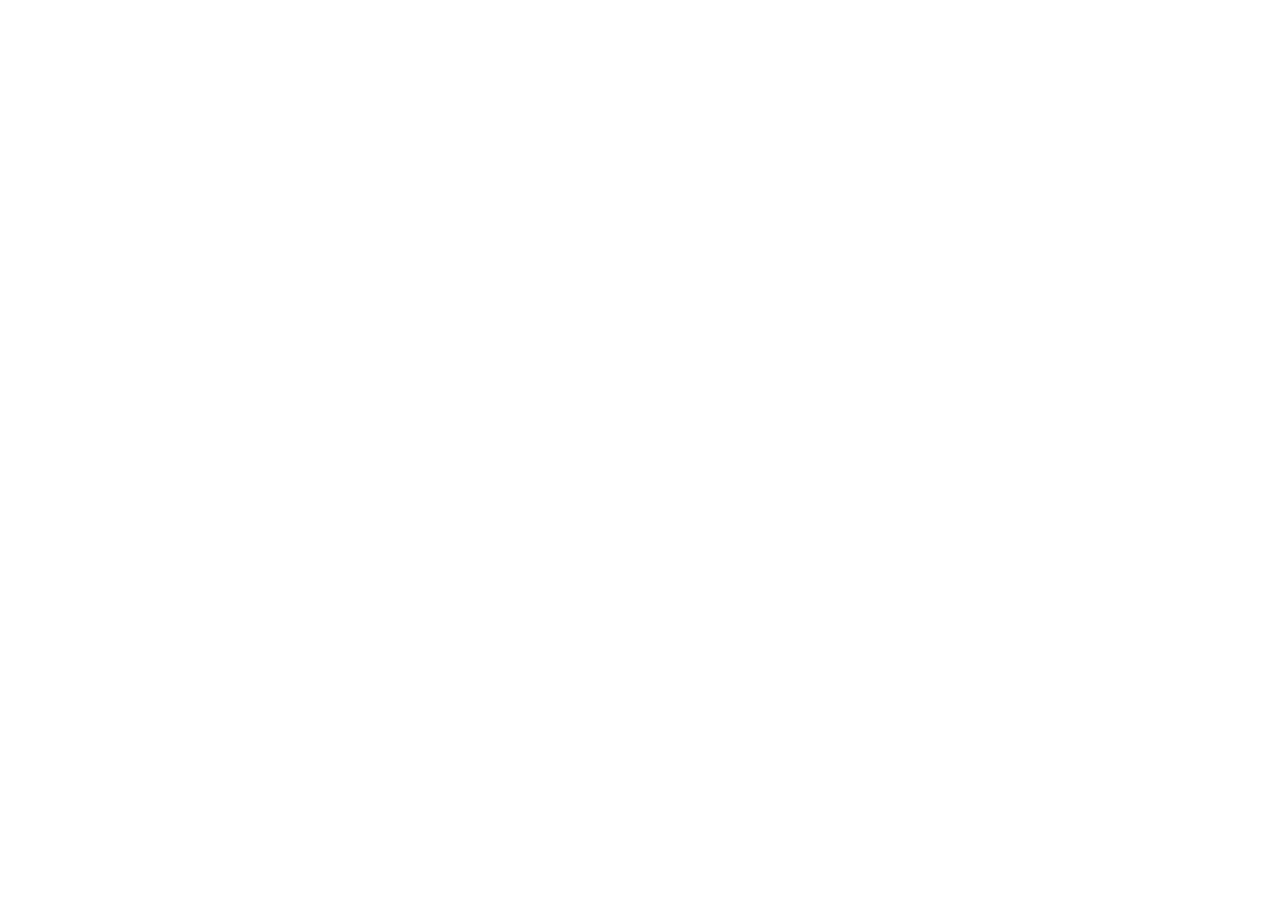
==== index.html @ 0610c19e "added html file with the embedded code of the Tableau dashboard" ====
<!DOCTYPE html>
<html>
<body>

    <div class='tableauPlaceholder' id='viz1695451237724' style='position: relative'><noscript><a href='#'><img alt='School Book Bans in the US - July 2021 to June 2022 ' src='https:&#47;&#47;public.tableau.com&#47;static&#47;images&#47;Sc&#47;SchoolBookBansintheUS&#47;SchoolBookBansintheUS-DistrictLevel&#47;1_rss.png' style='border: none' /></a></noscript><object class='tableauViz'  style='display:none;'><param name='host_url' value='https%3A%2F%2Fpublic.tableau.com%2F' /> <param name='embed_code_version' value='3' /> <param name='path' value='views&#47;SchoolBookBansintheUS&#47;SchoolBookBansintheUS-DistrictLevel?:language=en-US&amp;:embed=true' /> <param name='toolbar' value='yes' /><param name='static_image' value='https:&#47;&#47;public.tableau.com&#47;static&#47;images&#47;Sc&#47;SchoolBookBansintheUS&#47;SchoolBookBansintheUS-DistrictLevel&#47;1.png' /> <param name='animate_transition' value='yes' /><param name='display_static_image' value='yes' /><param name='display_spinner' value='yes' /><param name='display_overlay' value='yes' /><param name='display_count' value='yes' /><param name='language' value='en-US' /></object></div>                <script type='text/javascript'>                    var divElement = document.getElementById('viz1695451237724');                    var vizElement = divElement.getElementsByTagName('object')[0];                    if ( divElement.offsetWidth > 800 ) { vizElement.style.width='100%';vizElement.style.height=(divElement.offsetWidth*0.75)+'px';} else if ( divElement.offsetWidth > 500 ) { vizElement.style.width='100%';vizElement.style.height=(divElement.offsetWidth*0.75)+'px';} else { vizElement.style.width='100%';vizElement.style.height='1577px';}                     var scriptElement = document.createElement('script');                    scriptElement.src = 'https://public.tableau.com/javascripts/api/viz_v1.js';                    vizElement.parentNode.insertBefore(scriptElement, vizElement);                </script>
    
</body>
</html>
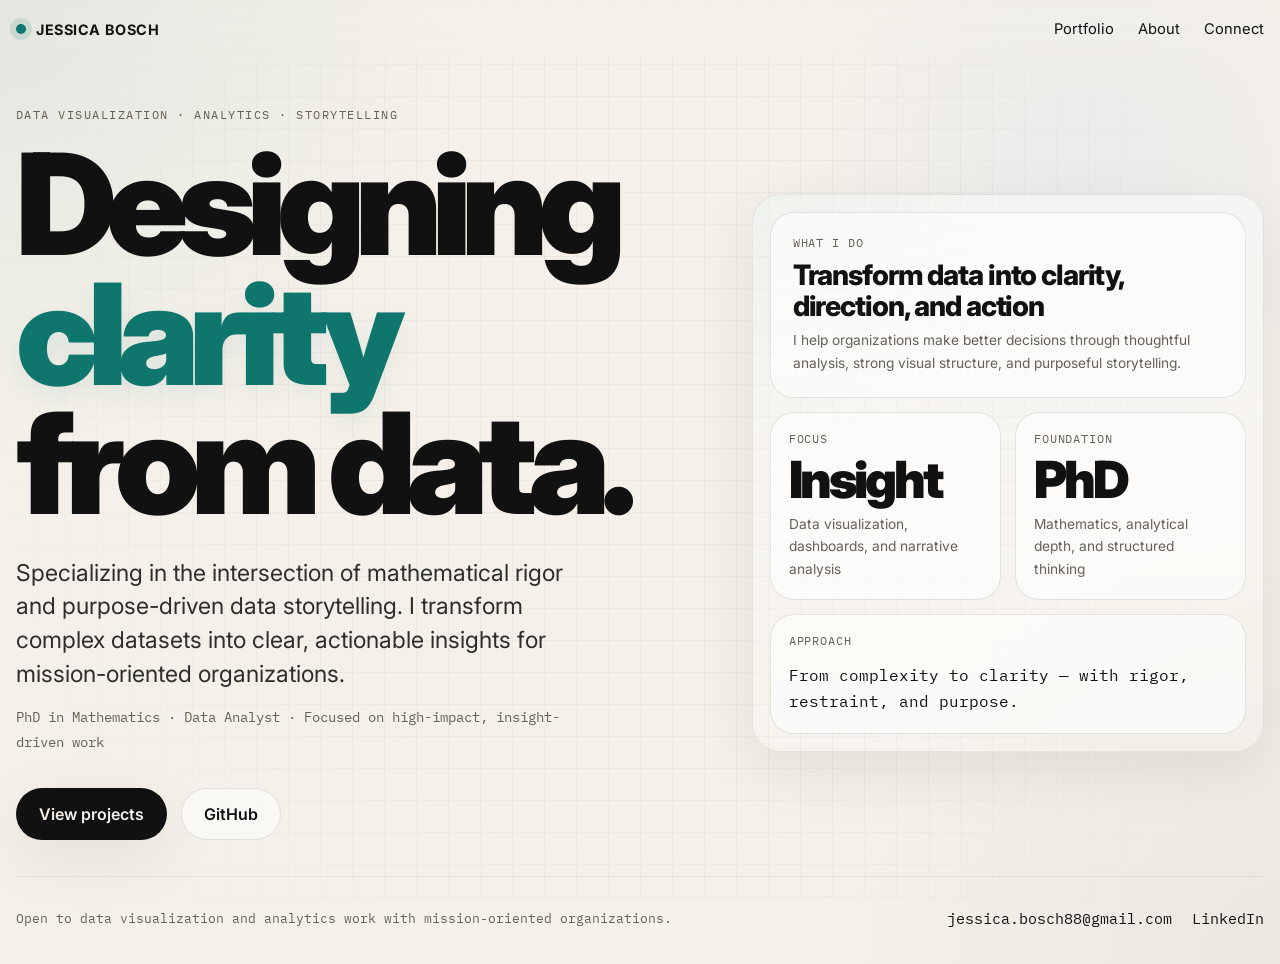
==== commit f6d0ba3a: "Homepage design with Portfolio and About section." ====
--- a/index.html
+++ b/index.html
@@ -1,8 +1,133 @@
-<!DOCTYPE html>
-<html>
-<body>
+<!doctype html>
+<html lang="en">
+  <head>
+    <meta charset="UTF-8" />
+    <meta name="viewport" content="width=device-width, initial-scale=1.0" />
+    <title>Jessica Bosch | Data Visualization Designer</title>
+    <meta
+      name="description"
+      content="Jessica Bosch — Data visualization designer blending analysis, code, and editorial clarity."
+    />
+    <link rel="preconnect" href="https://fonts.googleapis.com" />
+    <link rel="preconnect" href="https://fonts.gstatic.com" crossorigin />
+    <link
+      href="https://fonts.googleapis.com/css2?family=Inter:wght@400;500;600;700;800;900&family=IBM+Plex+Mono:wght@400;500&display=swap"
+      rel="stylesheet"
+    />
+    <link rel="stylesheet" href="style.css" />
+  </head>
+  <body>
+    <div class="site-shell">
+      <header class="site-header">
+        <a href="#home" class="brand" aria-label="Jessica Bosch home">
+          <span class="brand-mark"></span>
+          <span>Jessica Bosch</span>
+        </a>
 
-    <div class='tableauPlaceholder' id='viz1695451237724' style='position: relative'><noscript><a href='#'><img alt='School Book Bans in the US - July 2021 to June 2022 ' src='https:&#47;&#47;public.tableau.com&#47;static&#47;images&#47;Sc&#47;SchoolBookBansintheUS&#47;SchoolBookBansintheUS-DistrictLevel&#47;1_rss.png' style='border: none' /></a></noscript><object class='tableauViz'  style='display:none;'><param name='host_url' value='https%3A%2F%2Fpublic.tableau.com%2F' /> <param name='embed_code_version' value='3' /> <param name='path' value='views&#47;SchoolBookBansintheUS&#47;SchoolBookBansintheUS-DistrictLevel?:language=en-US&amp;:embed=true' /> <param name='toolbar' value='yes' /><param name='static_image' value='https:&#47;&#47;public.tableau.com&#47;static&#47;images&#47;Sc&#47;SchoolBookBansintheUS&#47;SchoolBookBansintheUS-DistrictLevel&#47;1.png' /> <param name='animate_transition' value='yes' /><param name='display_static_image' value='yes' /><param name='display_spinner' value='yes' /><param name='display_overlay' value='yes' /><param name='display_count' value='yes' /><param name='language' value='en-US' /></object></div>                <script type='text/javascript'>                    var divElement = document.getElementById('viz1695451237724');                    var vizElement = divElement.getElementsByTagName('object')[0];                    if ( divElement.offsetWidth > 800 ) { vizElement.style.width='100%';vizElement.style.height=(divElement.offsetWidth*0.75)+'px';} else if ( divElement.offsetWidth > 500 ) { vizElement.style.width='100%';vizElement.style.height=(divElement.offsetWidth*0.75)+'px';} else { vizElement.style.width='100%';vizElement.style.height='1577px';}                     var scriptElement = document.createElement('script');                    scriptElement.src = 'https://public.tableau.com/javascripts/api/viz_v1.js';                    vizElement.parentNode.insertBefore(scriptElement, vizElement);                </script>
-    
-</body>
-</html>+        <nav class="site-nav" aria-label="Primary navigation">
+          <a href="portfolio.html">Portfolio</a>
+          <a href="about.html">About</a>
+          <a href="#connect">Connect</a>
+        </nav>
+      </header>
+
+      <main id="home" class="hero">
+        <section class="hero-copy">
+          <p class="eyebrow">Data visualization · analytics · storytelling</p>
+
+          <h1 class="hero-title">
+            Designing
+            <span>clarity</span>
+            from data.
+          </h1>
+
+          <div class="hero-intro">
+            <p class="hero-lead">
+              Specializing in the intersection of mathematical rigor and
+              purpose-driven data storytelling. I transform complex datasets
+              into clear, actionable insights for mission-oriented
+              organizations.
+            </p>
+
+            <p class="hero-meta">
+              PhD in Mathematics · Data Analyst · Focused on high-impact,
+              insight-driven work
+            </p>
+          </div>
+
+          <div class="hero-actions">
+            <a class="button button-primary" href="portfolio.html">View projects</a>
+            <a
+              class="button button-secondary"
+              href="https://github.com/jessi88"
+              target="_blank"
+              rel="noreferrer"
+            >
+              GitHub
+            </a>
+          </div>
+        </section>
+
+        <aside class="hero-panel" aria-label="Selected profile highlights">
+          <div class="panel-grid"></div>
+
+          <div class="panel-card panel-card-large">
+            <p class="panel-label">What I do</p>
+            <p class="panel-value">
+              Transform data into clarity, direction, and action
+            </p>
+            <p class="panel-note">
+              I help organizations make better decisions through thoughtful
+              analysis, strong visual structure, and purposeful storytelling.
+            </p>
+          </div>
+
+          <div class="panel-row">
+            <div class="panel-card">
+              <p class="panel-label">Focus</p>
+              <p class="panel-stat">Insight</p>
+              <p class="panel-note">
+                Data visualization, dashboards, and narrative analysis
+              </p>
+            </div>
+
+            <div class="panel-card">
+              <p class="panel-label">Foundation</p>
+              <p class="panel-stat">PhD</p>
+              <p class="panel-note">
+                Mathematics, analytical depth, and structured thinking
+              </p>
+            </div>
+          </div>
+
+          <div class="panel-card panel-card-quote">
+            <p class="panel-label">Approach</p>
+            <p class="quote">
+              From complexity to clarity — with rigor, restraint, and purpose.
+            </p>
+          </div>
+        </aside>
+      </main>
+
+      <footer class="site-footer">
+        <p>
+          Open to data visualization and analytics work with mission-oriented
+          organizations.
+        </p>
+
+        <div class="footer-links">
+          <a href="mailto:jessica.bosch88@gmail.com"
+            >jessica.bosch88@gmail.com</a
+          >
+          <a
+            href="https://www.linkedin.com/in/jbosch88/"
+            target="_blank"
+            rel="noreferrer"
+          >
+            LinkedIn
+          </a>
+        </div>
+      </footer>
+    </div>
+  </body>
+</html>
--- a/style.css
+++ b/style.css
@@ -0,0 +1,1269 @@
+:root {
+  --bg: #f5f1ea;
+  --surface: rgba(255, 255, 255, 0.58);
+  --surface-strong: rgba(255, 255, 255, 0.84);
+  --text: #111111;
+  --text-strong: rgba(17, 17, 17, 0.88);
+  --muted: #666055;
+  --line: rgba(17, 17, 17, 0.1);
+  --line-strong: rgba(17, 17, 17, 0.22);
+
+  --accent: #0f766e;
+  --accent-strong: #0b5e57;
+  --accent-soft: rgba(15, 118, 110, 0.12);
+  --accent-wash: rgba(15, 118, 110, 0.06);
+
+  --tableau-accent: #2563eb;
+  --tableau-soft: rgba(37, 99, 235, 0.12);
+
+  --github-accent: #15803d;
+  --github-soft: rgba(21, 128, 61, 0.12);
+
+  --system-accent: #7c3aed;
+  --system-soft: rgba(124, 58, 237, 0.12);
+
+  --shadow: 0 18px 60px rgba(17, 17, 17, 0.08);
+}
+
+*,
+*::before,
+*::after {
+  box-sizing: border-box;
+}
+
+html {
+  scroll-behavior: smooth;
+}
+
+body {
+  margin: 0;
+  min-height: 100vh;
+  font-family: "Inter", sans-serif;
+  color: var(--text);
+  background:
+    radial-gradient(
+      circle at top left,
+      rgba(15, 118, 110, 0.08),
+      transparent 30%
+    ),
+    radial-gradient(
+      circle at 85% 18%,
+      rgba(37, 99, 235, 0.045),
+      transparent 24%
+    ),
+    radial-gradient(
+      circle at bottom right,
+      rgba(17, 17, 17, 0.045),
+      transparent 28%
+    ),
+    var(--bg);
+  overflow-x: hidden;
+  -webkit-font-smoothing: antialiased;
+  text-rendering: optimizeLegibility;
+}
+
+body::before {
+  content: "";
+  position: fixed;
+  inset: 0;
+  background-image:
+    linear-gradient(to right, rgba(17, 17, 17, 0.035) 1px, transparent 1px),
+    linear-gradient(to bottom, rgba(17, 17, 17, 0.035) 1px, transparent 1px);
+  background-size: 32px 32px;
+  mask-image: radial-gradient(circle at center, black 45%, transparent 88%);
+  pointer-events: none;
+}
+
+::selection {
+  background: var(--text);
+  color: var(--bg);
+}
+
+.site-shell {
+  width: min(1440px, calc(100% - 32px));
+  min-height: 100vh;
+  margin: 0 auto;
+  display: flex;
+  flex-direction: column;
+}
+
+.site-header,
+.site-footer {
+  display: flex;
+  align-items: center;
+  justify-content: space-between;
+  gap: 20px;
+  padding: 20px 0;
+}
+
+.site-header {
+  position: sticky;
+  top: 0;
+  z-index: 20;
+  backdrop-filter: blur(14px);
+}
+
+.brand,
+.site-nav a,
+.site-footer a {
+  color: var(--text);
+  text-decoration: none;
+}
+
+.brand {
+  display: inline-flex;
+  align-items: center;
+  gap: 10px;
+  font-size: 0.9rem;
+  font-weight: 700;
+  letter-spacing: 0.04em;
+  text-transform: uppercase;
+}
+
+.brand-mark {
+  width: 10px;
+  height: 10px;
+  border-radius: 999px;
+  background: var(--accent);
+  box-shadow: 0 0 0 6px var(--accent-soft);
+}
+
+.site-nav {
+  display: flex;
+  gap: 24px;
+}
+
+.site-nav a,
+.site-footer a {
+  position: relative;
+  font-size: 0.92rem;
+}
+
+.site-nav a::after,
+.site-footer a::after {
+  content: "";
+  position: absolute;
+  left: 0;
+  bottom: -4px;
+  width: 100%;
+  height: 1px;
+  background: currentColor;
+  transform: scaleX(0);
+  transform-origin: right;
+  transition: transform 220ms ease;
+}
+
+.site-nav a:hover::after,
+.site-footer a:hover::after {
+  transform: scaleX(1);
+  transform-origin: left;
+}
+
+a {
+  transition:
+    color 220ms ease,
+    opacity 220ms ease;
+}
+
+.site-nav a:hover,
+.site-footer a:hover,
+.brand:hover {
+  color: var(--accent);
+}
+
+.site-nav a[aria-current="page"] {
+  color: var(--accent);
+}
+
+.site-nav a:focus-visible,
+.site-footer a:focus-visible,
+.button:focus-visible {
+  outline: 2px solid var(--accent);
+  outline-offset: 3px;
+  border-radius: 999px;
+}
+
+.hero {
+  flex: 1;
+  display: grid;
+  grid-template-columns: 1fr;
+  gap: 32px;
+  align-items: center;
+  padding: 36px 0 28px;
+}
+
+.hero-copy,
+.hero-panel {
+  position: relative;
+}
+
+.eyebrow,
+.panel-label,
+.hero-meta,
+.site-footer,
+.quote {
+  font-family: "IBM Plex Mono", monospace;
+}
+
+.eyebrow {
+  margin: 0 0 18px;
+  font-size: 0.78rem;
+  letter-spacing: 0.12em;
+  text-transform: uppercase;
+  color: var(--muted);
+}
+
+.hero-title {
+  margin: 0;
+  max-width: 8ch;
+  font-size: clamp(4rem, 12vw, 8.8rem);
+  line-height: 0.92;
+  letter-spacing: -0.07em;
+  font-weight: 900;
+}
+
+.hero-title span {
+  display: block;
+  color: var(--accent);
+  text-shadow: 0 10px 24px rgba(15, 118, 110, 0.08);
+}
+
+.hero-intro {
+  margin-top: 28px;
+  max-width: 580px;
+}
+
+.hero-lead {
+  margin: 0;
+  font-size: clamp(1.1rem, 2vw, 1.45rem);
+  line-height: 1.45;
+  color: var(--text-strong);
+}
+
+.hero-meta {
+  margin: 14px 0 0;
+  font-size: 0.9rem;
+  line-height: 1.7;
+  color: var(--muted);
+}
+
+.hero-actions {
+  display: flex;
+  flex-wrap: wrap;
+  gap: 14px;
+  margin-top: 34px;
+}
+
+.button {
+  display: inline-flex;
+  align-items: center;
+  justify-content: center;
+  min-height: 52px;
+  padding: 0 22px;
+  border: 1px solid transparent;
+  border-radius: 999px;
+  text-decoration: none;
+  font-weight: 600;
+  transition:
+    transform 220ms ease,
+    background 220ms ease,
+    border-color 220ms ease,
+    color 220ms ease,
+    box-shadow 220ms ease;
+}
+
+.button:hover {
+  transform: translateY(-1px);
+}
+
+.button-primary {
+  background: var(--text);
+  color: var(--bg);
+  box-shadow: var(--shadow);
+}
+
+.button-primary:hover {
+  background: var(--accent);
+  box-shadow: 0 18px 38px rgba(15, 118, 110, 0.22);
+}
+
+.button-secondary {
+  background: rgba(255, 255, 255, 0.52);
+  color: var(--text);
+  border-color: var(--line);
+}
+
+.button-secondary:hover {
+  background: var(--surface-strong);
+  border-color: rgba(15, 118, 110, 0.24);
+  color: var(--accent-strong);
+}
+
+.hero-panel {
+  display: flex;
+  flex-direction: column;
+  gap: 14px;
+  min-height: auto;
+  padding: 18px;
+}
+
+.panel-grid {
+  position: absolute;
+  inset: 0;
+  border: 1px solid rgba(17, 17, 17, 0.08);
+  border-radius: 28px;
+  background:
+    linear-gradient(
+      180deg,
+      rgba(255, 255, 255, 0.44),
+      rgba(255, 255, 255, 0.18)
+    ),
+    radial-gradient(
+      circle at top left,
+      rgba(15, 118, 110, 0.08),
+      transparent 34%
+    );
+  backdrop-filter: blur(16px);
+  box-shadow: var(--shadow);
+}
+.panel-card,
+.panel-row {
+  position: relative;
+  z-index: 1;
+}
+.panel-card:hover {
+  transform: translateY(-4px);
+  border-color: rgba(15, 118, 110, 0.2);
+}
+
+.panel-card-quote {
+  background:
+    linear-gradient(
+      180deg,
+      rgba(255, 255, 255, 0.56),
+      rgba(255, 255, 255, 0.3)
+    ),
+    linear-gradient(135deg, rgba(15, 118, 110, 0.05), transparent 60%);
+}
+
+.hero-copy > *,
+.hero-panel {
+  opacity: 0;
+  transform: translateY(18px);
+  animation: riseIn 0.7s ease forwards;
+}
+
+.hero-title {
+  animation-delay: 0.05s;
+}
+
+.hero-intro {
+  animation-delay: 0.18s;
+}
+
+.hero-actions {
+  animation-delay: 0.3s;
+}
+
+.hero-panel {
+  animation-delay: 0.42s;
+}
+
+@keyframes riseIn {
+  to {
+    opacity: 1;
+    transform: translateY(0);
+  }
+}
+
+.panel-card {
+  border: 1px solid var(--line);
+  border-radius: 24px;
+  padding: 18px;
+  background: var(--surface);
+  transition:
+    transform 0.25s ease,
+    border-color 0.25s ease;
+}
+
+.panel-card:hover {
+  transform: translateY(-4px);
+}
+
+.panel-card-large {
+  padding: 22px;
+}
+
+.panel-row {
+  display: grid;
+  grid-template-columns: 1fr 1fr;
+  gap: 14px;
+}
+
+.panel-label {
+  margin: 0 0 8px;
+  font-size: 0.72rem;
+  letter-spacing: 0.08em;
+  text-transform: uppercase;
+  color: var(--muted);
+}
+
+.panel-value {
+  margin: 10px 0 8px;
+  font-size: clamp(1.45rem, 2.2vw, 2rem);
+  line-height: 1.08;
+  font-weight: 800;
+  letter-spacing: -0.04em;
+}
+
+.panel-stat {
+  margin: 8px 0;
+  font-size: clamp(2rem, 4vw, 3.25rem);
+  line-height: 1;
+  font-weight: 900;
+  letter-spacing: -0.06em;
+}
+
+.panel-note,
+.quote {
+  margin: 0;
+  font-size: 0.86rem;
+  line-height: 1.65;
+  color: var(--muted);
+}
+
+.panel-card-quote {
+  min-height: 120px;
+  display: flex;
+  flex-direction: column;
+  justify-content: space-between;
+}
+
+.quote {
+  font-size: 1rem;
+  color: var(--text);
+}
+
+.site-footer {
+  font-size: 0.82rem;
+  color: var(--muted);
+  border-top: 1px solid rgba(17, 17, 17, 0.08);
+  padding-bottom: 24px;
+}
+
+.footer-links {
+  display: flex;
+  gap: 20px;
+  flex-wrap: wrap;
+}
+
+/* =========================
+   NATIVE CURSOR BEHAVIOR
+========================= */
+
+/* Default cursor */
+body {
+  cursor: default;
+}
+
+/* Hand cursor on interactive elements */
+a,
+button {
+  cursor: pointer;
+}
+
+@media (min-width: 960px) {
+  .hero {
+    grid-template-columns: minmax(0, 1.08fr) minmax(360px, 0.8fr);
+    gap: 44px;
+    padding: 48px 0 36px;
+  }
+}
+
+@media (max-width: 959px) {
+  .site-header {
+    position: relative;
+    padding-top: 18px;
+  }
+
+  .site-nav {
+    gap: 16px;
+    flex-wrap: wrap;
+    justify-content: flex-end;
+  }
+}
+
+@media (max-width: 720px) {
+  .site-shell {
+    width: min(100% - 24px, 1440px);
+  }
+
+  .site-header,
+  .site-footer {
+    flex-direction: column;
+    align-items: flex-start;
+  }
+
+  .site-nav {
+    justify-content: flex-start;
+  }
+
+  .hero {
+    padding-top: 12px;
+  }
+
+  .panel-row {
+    grid-template-columns: 1fr;
+  }
+}
+
+@media (prefers-reduced-motion: reduce) {
+  html {
+    scroll-behavior: auto;
+  }
+
+  *,
+  *::before,
+  *::after {
+    animation: none !important;
+    transition: none !important;
+  }
+}
+
+.about-page {
+  display: flex;
+  flex-direction: column;
+  gap: 72px;
+  padding: 24px 0 40px;
+}
+
+.about-section,
+.about-quote-block,
+.about-cta {
+  opacity: 0;
+  transform: translateY(18px);
+  animation: riseIn 0.7s ease forwards;
+}
+
+.about-grid {
+  display: grid;
+  grid-template-columns: 1fr;
+  gap: 18px;
+}
+
+.about-section {
+  position: relative;
+  border: 1px solid rgba(17, 17, 17, 0.08);
+  border-radius: 28px;
+  padding: 26px;
+  background:
+    linear-gradient(
+      180deg,
+      rgba(255, 255, 255, 0.5),
+      rgba(255, 255, 255, 0.22)
+    ),
+    radial-gradient(
+      circle at top left,
+      var(--about-soft, rgba(15, 118, 110, 0.08)),
+      transparent 38%
+    );
+  backdrop-filter: blur(12px);
+  box-shadow: var(--shadow);
+  transition:
+    transform 0.25s ease,
+    border-color 0.25s ease,
+    box-shadow 0.25s ease;
+}
+
+.about-section:hover {
+  transform: translateY(-4px);
+  border-color: rgba(17, 17, 17, 0.14);
+}
+
+.about-section:nth-child(1) {
+  animation-delay: 0.22s;
+}
+
+.about-section:nth-child(2) {
+  animation-delay: 0.28s;
+}
+
+.about-section:nth-child(3) {
+  animation-delay: 0.34s;
+}
+
+.about-section:nth-child(4) {
+  animation-delay: 0.4s;
+}
+
+.section-label,
+.skill-label,
+.timeline-role {
+  font-family: "IBM Plex Mono", monospace;
+  text-transform: uppercase;
+  letter-spacing: 0.08em;
+}
+
+.section-label {
+  margin: 0 0 12px;
+  font-size: 0.74rem;
+  color: var(--muted);
+}
+
+.section-label {
+  position: relative;
+  display: inline-flex;
+  align-items: center;
+  gap: 10px;
+}
+
+.section-label::before {
+  content: "";
+  width: 22px;
+  height: 1px;
+  background: var(--accent);
+  opacity: 0.65;
+}
+
+.about-section .section-label {
+  color: var(--about-accent, var(--muted));
+}
+
+.about-section .section-label::before {
+  background: var(--about-accent, var(--accent));
+  opacity: 0.7;
+}
+
+.about-section h2,
+.about-cta h2 {
+  margin: 0 0 16px;
+  font-size: clamp(1.65rem, 3vw, 2.6rem);
+  line-height: 1.04;
+  letter-spacing: -0.04em;
+}
+
+.about-section p {
+  margin: 0 0 14px;
+  max-width: 68ch;
+  line-height: 1.7;
+  color: var(--text-strong);
+}
+
+.about-section p:last-child {
+  margin-bottom: 0;
+}
+
+.about-list {
+  margin: 0;
+  padding-left: 18px;
+  display: grid;
+  gap: 12px;
+  color: var(--text-strong);
+}
+
+.timeline {
+  display: grid;
+  gap: 16px;
+}
+
+.timeline-item {
+  padding-top: 16px;
+  border-top: 1px solid
+    color-mix(in srgb, var(--about-accent, var(--accent)) 14%, transparent);
+}
+
+.timeline-item:first-child {
+  padding-top: 0;
+  border-top: 0;
+}
+
+.timeline-role,
+.skill-label {
+  margin: 0 0 6px;
+  font-size: 0.72rem;
+  color: var(--muted);
+}
+
+.timeline-text,
+.skill-copy {
+  margin: 0;
+  line-height: 1.7;
+  color: var(--text-strong);
+}
+
+.skill-groups {
+  display: grid;
+  gap: 16px;
+}
+
+.skill-group {
+  padding: 16px 0;
+  border-top: 1px solid
+    color-mix(in srgb, var(--about-accent, var(--accent)) 14%, transparent);
+}
+
+.skill-group:first-child {
+  padding-top: 0;
+  border-top: 0;
+}
+
+.about-quote-block {
+  animation-delay: 0.46s;
+}
+
+.about-cta {
+  display: flex;
+  flex-direction: column;
+  gap: 20px;
+  padding: 8px 0 0;
+  animation-delay: 0.52s;
+}
+
+.about-cta-copy {
+  max-width: 900px;
+}
+
+@media (min-width: 960px) {
+  .about-page {
+    gap: 88px;
+    padding: 34px 0 48px;
+  }
+
+  .about-grid {
+    grid-template-columns: 1fr 1fr;
+    gap: 20px;
+  }
+
+  .about-section {
+    min-height: 100%;
+    padding: 30px;
+  }
+}
+
+@media (min-width: 1280px) {
+  .about-page {
+    gap: 96px;
+  }
+
+  .about-section {
+    padding: 34px;
+  }
+}
+
+@media (max-width: 720px) {
+  .about-page {
+    gap: 56px;
+  }
+
+  .about-section {
+    padding: 22px;
+    border-radius: 24px;
+  }
+}
+
+.profile-photo {
+  position: relative;
+  height: clamp(220px, 28vw, 280px);
+  padding: 0;
+  overflow: hidden;
+  isolation: isolate;
+}
+
+.profile-photo img {
+  width: 100%;
+  height: 100%;
+  display: block;
+  object-fit: cover;
+  object-position: center 20%;
+}
+
+.profile-photo-data::after {
+  content: "";
+  position: absolute;
+  inset: 0;
+  background: linear-gradient(
+    180deg,
+    rgba(245, 241, 234, 0.02) 0%,
+    rgba(245, 241, 234, 0.08) 100%
+  );
+  pointer-events: none;
+  z-index: 1;
+}
+
+.profile-photo-grid {
+  position: absolute;
+  inset: 0;
+  background-image:
+    linear-gradient(to right, rgba(17, 17, 17, 0.08) 1px, transparent 1px),
+    linear-gradient(to bottom, rgba(17, 17, 17, 0.08) 1px, transparent 1px);
+  background-size: 28px 28px;
+  mask-image: linear-gradient(
+    180deg,
+    rgba(0, 0, 0, 0.72) 0%,
+    rgba(0, 0, 0, 0.36) 45%,
+    rgba(0, 0, 0, 0.72) 100%
+  );
+  opacity: 0.48;
+  mix-blend-mode: multiply;
+  pointer-events: none;
+  z-index: 2;
+}
+
+.profile-photo::before {
+  content: "";
+  position: absolute;
+  inset: 14px;
+  border: 1px solid rgba(255, 255, 255, 0.26);
+  border-radius: 18px;
+  pointer-events: none;
+  z-index: 3;
+}
+
+.profile-photo-meta {
+  position: absolute;
+  left: 18px;
+  right: 18px;
+  bottom: 18px;
+  z-index: 4;
+  display: flex;
+  flex-wrap: wrap;
+  gap: 8px;
+}
+
+.profile-photo-meta span {
+  display: inline-flex;
+  align-items: center;
+  min-height: 28px;
+  padding: 0 10px;
+  border: 1px solid rgba(255, 255, 255, 0.24);
+  border-radius: 999px;
+  background: rgba(15, 118, 110, 0.34);
+  backdrop-filter: blur(8px);
+  color: rgba(255, 255, 255, 0.96);
+  font-family: "IBM Plex Mono", monospace;
+  font-size: 0.68rem;
+  letter-spacing: 0.08em;
+  text-transform: uppercase;
+}
+
+@media (min-width: 960px) {
+  .profile-photo {
+    min-height: 380px;
+  }
+
+  .profile-photo img {
+    min-height: 380px;
+  }
+}
+
+@media (max-width: 720px) {
+  .profile-photo {
+    min-height: 280px;
+    border-radius: 24px;
+  }
+
+  .profile-photo img {
+    min-height: 280px;
+  }
+
+  .profile-photo-grid {
+    background-size: 24px 24px;
+  }
+}
+
+.portfolio-page {
+  display: flex;
+  flex-direction: column;
+  gap: 72px;
+  padding: 24px 0 40px;
+}
+
+.portfolio-intro,
+.portfolio-stream,
+.portfolio-cta {
+  opacity: 0;
+  transform: translateY(18px);
+  animation: riseIn 0.7s ease forwards;
+}
+
+.portfolio-intro {
+  animation-delay: 0.22s;
+}
+
+.portfolio-stream {
+  animation-delay: 0.3s;
+}
+
+.portfolio-cta {
+  animation-delay: 0.38s;
+}
+
+.portfolio-intro-copy {
+  max-width: 780px;
+}
+
+.portfolio-intro-copy h2,
+.portfolio-cta h2 {
+  margin: 0 0 16px;
+  font-size: clamp(1.65rem, 3vw, 2.6rem);
+  line-height: 1.04;
+  letter-spacing: -0.04em;
+}
+
+.portfolio-intro-copy p:last-child {
+  margin: 0;
+  max-width: 68ch;
+  line-height: 1.7;
+  color: var(--text-strong);
+}
+
+.portfolio-gallery {
+  display: flex;
+  flex-direction: column;
+  gap: 28px;
+}
+
+.projects-rail {
+  display: grid;
+  grid-auto-flow: row;
+  gap: 20px;
+}
+
+.project-slide {
+  display: grid;
+  grid-template-columns: 1fr;
+  gap: 20px;
+  padding: 22px;
+  border: 1px solid rgba(17, 17, 17, 0.08);
+  border-radius: 28px;
+  background:
+    linear-gradient(
+      180deg,
+      rgba(255, 255, 255, 0.5),
+      rgba(255, 255, 255, 0.22)
+    ),
+    radial-gradient(
+      circle at top left,
+      var(--project-soft, rgba(15, 118, 110, 0.08)),
+      transparent 38%
+    );
+  backdrop-filter: blur(12px);
+  box-shadow: var(--shadow);
+}
+
+.project-slide-copy h3 {
+  margin: 0 0 12px;
+  font-size: clamp(1.5rem, 2.8vw, 2.5rem);
+  line-height: 1.02;
+  letter-spacing: -0.04em;
+}
+
+.project-system-panel {
+  display: grid;
+  grid-template-columns: 1fr;
+  gap: 14px;
+}
+
+@media (min-width: 960px) {
+  .projects-rail {
+    display: grid;
+    grid-auto-flow: column;
+    grid-auto-columns: minmax(82vw, 82vw);
+    gap: 24px;
+    overflow-x: auto;
+    overscroll-behavior-x: contain;
+    padding-bottom: 12px;
+    scroll-snap-type: x mandatory;
+    scrollbar-width: thin;
+  }
+
+  .projects-rail::-webkit-scrollbar {
+    height: 10px;
+  }
+
+  .projects-rail::-webkit-scrollbar-track {
+    background: rgba(17, 17, 17, 0.06);
+    border-radius: 999px;
+  }
+
+  .projects-rail::-webkit-scrollbar-thumb {
+    background: rgba(17, 17, 17, 0.2);
+    border-radius: 999px;
+  }
+
+  .project-slide {
+    min-height: 78vh;
+    grid-template-columns: minmax(320px, 0.78fr) minmax(0, 1.22fr);
+    gap: 24px;
+    padding: 28px;
+    scroll-snap-align: start;
+    scroll-snap-stop: always;
+  }
+
+  .project-slide-system {
+    grid-template-columns: minmax(320px, 0.9fr) minmax(320px, 0.9fr);
+  }
+
+  .project-preview,
+  .project-preview iframe {
+    min-height: 100%;
+    height: 100%;
+  }
+
+  .project-system-panel {
+    grid-template-columns: 1fr;
+    align-content: stretch;
+  }
+}
+
+@media (min-width: 1280px) {
+  .projects-rail {
+    grid-auto-columns: minmax(74vw, 74vw);
+  }
+
+  .project-slide {
+    min-height: 80vh;
+    padding: 30px;
+  }
+}
+
+.project-copy h3 {
+  margin: 0 0 12px;
+  font-size: clamp(1.5rem, 2.8vw, 2.5rem);
+  line-height: 1.02;
+  letter-spacing: -0.04em;
+}
+
+.project-platform {
+  margin: 0 0 12px;
+  font-family: "IBM Plex Mono", monospace;
+  font-size: 0.74rem;
+  letter-spacing: 0.08em;
+  text-transform: uppercase;
+  color: var(--project-accent, var(--muted));
+}
+
+.project-summary {
+  margin: 0;
+  max-width: 62ch;
+  line-height: 1.7;
+  color: var(--text-strong);
+}
+
+.project-tags {
+  display: flex;
+  flex-wrap: wrap;
+  gap: 10px;
+  margin-top: 20px;
+}
+
+.project-tags span {
+  display: inline-flex;
+  align-items: center;
+  min-height: 32px;
+  padding: 0 12px;
+  border: 1px solid var(--line);
+  border-radius: 999px;
+  background: var(--project-soft, rgba(255, 255, 255, 0.5));
+  font-family: "IBM Plex Mono", monospace;
+  font-size: 0.72rem;
+  letter-spacing: 0.04em;
+  text-transform: uppercase;
+  color: var(--project-accent, var(--muted));
+}
+
+.project-links {
+  display: flex;
+  flex-wrap: wrap;
+  gap: 12px;
+  margin-top: 22px;
+}
+
+.project-preview {
+  position: relative;
+  overflow: hidden;
+  min-height: 360px;
+  border: 1px solid var(--line);
+  border-radius: 22px;
+  background:
+    linear-gradient(
+      180deg,
+      rgba(255, 255, 255, 0.78),
+      rgba(255, 255, 255, 0.62)
+    ),
+    radial-gradient(
+      circle at top left,
+      var(--project-soft, rgba(15, 118, 110, 0.06)),
+      transparent 42%
+    );
+}
+
+.project-preview iframe {
+  width: 100%;
+  height: 100%;
+  min-height: 360px;
+  border: 0;
+  display: block;
+  background: #fff;
+}
+
+.project-preview-browser {
+  padding-top: 44px;
+}
+
+.browser-chrome {
+  position: absolute;
+  top: 0;
+  left: 0;
+  right: 0;
+  height: 44px;
+  display: flex;
+  align-items: center;
+  gap: 8px;
+  padding: 0 14px;
+  border-bottom: 1px solid var(--line);
+  background: rgba(245, 241, 234, 0.92);
+  z-index: 2;
+}
+
+.browser-chrome span {
+  width: 10px;
+  height: 10px;
+  border-radius: 999px;
+  background: rgba(17, 17, 17, 0.18);
+}
+
+.project-card-dual {
+  grid-template-columns: 1fr;
+}
+
+.project-metrics {
+  display: grid;
+  grid-template-columns: 1fr;
+  gap: 14px;
+}
+
+.metric-card {
+  border: 1px solid var(--line);
+  border-radius: 22px;
+  padding: 20px;
+  background:
+    linear-gradient(
+      180deg,
+      rgba(255, 255, 255, 0.68),
+      rgba(255, 255, 255, 0.42)
+    ),
+    radial-gradient(circle at top left, var(--system-soft), transparent 42%);
+}
+
+.metric-value {
+  margin: 8px 0;
+  font-size: clamp(1.8rem, 3vw, 2.6rem);
+  line-height: 1;
+  font-weight: 900;
+  letter-spacing: -0.05em;
+}
+
+.portfolio-cta {
+  display: flex;
+  flex-direction: column;
+  gap: 20px;
+  padding: 8px 0 0;
+}
+
+@media (min-width: 960px) {
+  .portfolio-page {
+    gap: 88px;
+    padding: 34px 0 48px;
+  }
+
+  .project-card {
+    grid-template-columns: minmax(0, 0.9fr) minmax(0, 1.1fr);
+    align-items: start;
+    gap: 24px;
+    padding: 26px;
+  }
+
+  .project-card-featured {
+    grid-template-columns: minmax(0, 0.82fr) minmax(0, 1.18fr);
+  }
+
+  .project-card-dual {
+    grid-template-columns: minmax(0, 1fr) minmax(280px, 0.72fr);
+  }
+
+  .project-metrics {
+    grid-template-columns: 1fr;
+  }
+
+  .project-preview,
+  .project-preview iframe {
+    min-height: 420px;
+  }
+}
+
+@media (min-width: 1280px) {
+  .portfolio-page {
+    gap: 96px;
+  }
+
+  .project-card {
+    padding: 30px;
+  }
+
+  .project-preview,
+  .project-preview iframe {
+    min-height: 480px;
+  }
+}
+
+@media (max-width: 720px) {
+  .portfolio-page {
+    gap: 56px;
+  }
+
+  .project-card {
+    padding: 20px;
+    border-radius: 24px;
+  }
+
+  .project-preview,
+  .project-preview iframe {
+    min-height: 300px;
+  }
+}
+
+.project-slide-tableau {
+  --project-accent: var(--tableau-accent);
+  --project-soft: var(--tableau-soft);
+}
+
+.project-slide-browser {
+  --project-accent: var(--github-accent);
+  --project-soft: var(--github-soft);
+}
+
+.project-slide-system {
+  --project-accent: var(--system-accent);
+  --project-soft: var(--system-soft);
+}
+
+.about-story {
+  --about-accent: var(--tableau-accent);
+  --about-soft: var(--tableau-soft);
+}
+
+.about-approach {
+  --about-accent: var(--github-accent);
+  --about-soft: var(--github-soft);
+}
+
+.about-experience {
+  --about-accent: var(--system-accent);
+  --about-soft: var(--system-soft);
+}
+
+.about-skills {
+  --about-accent: var(--accent);
+  --about-soft: var(--accent-soft);
+}
